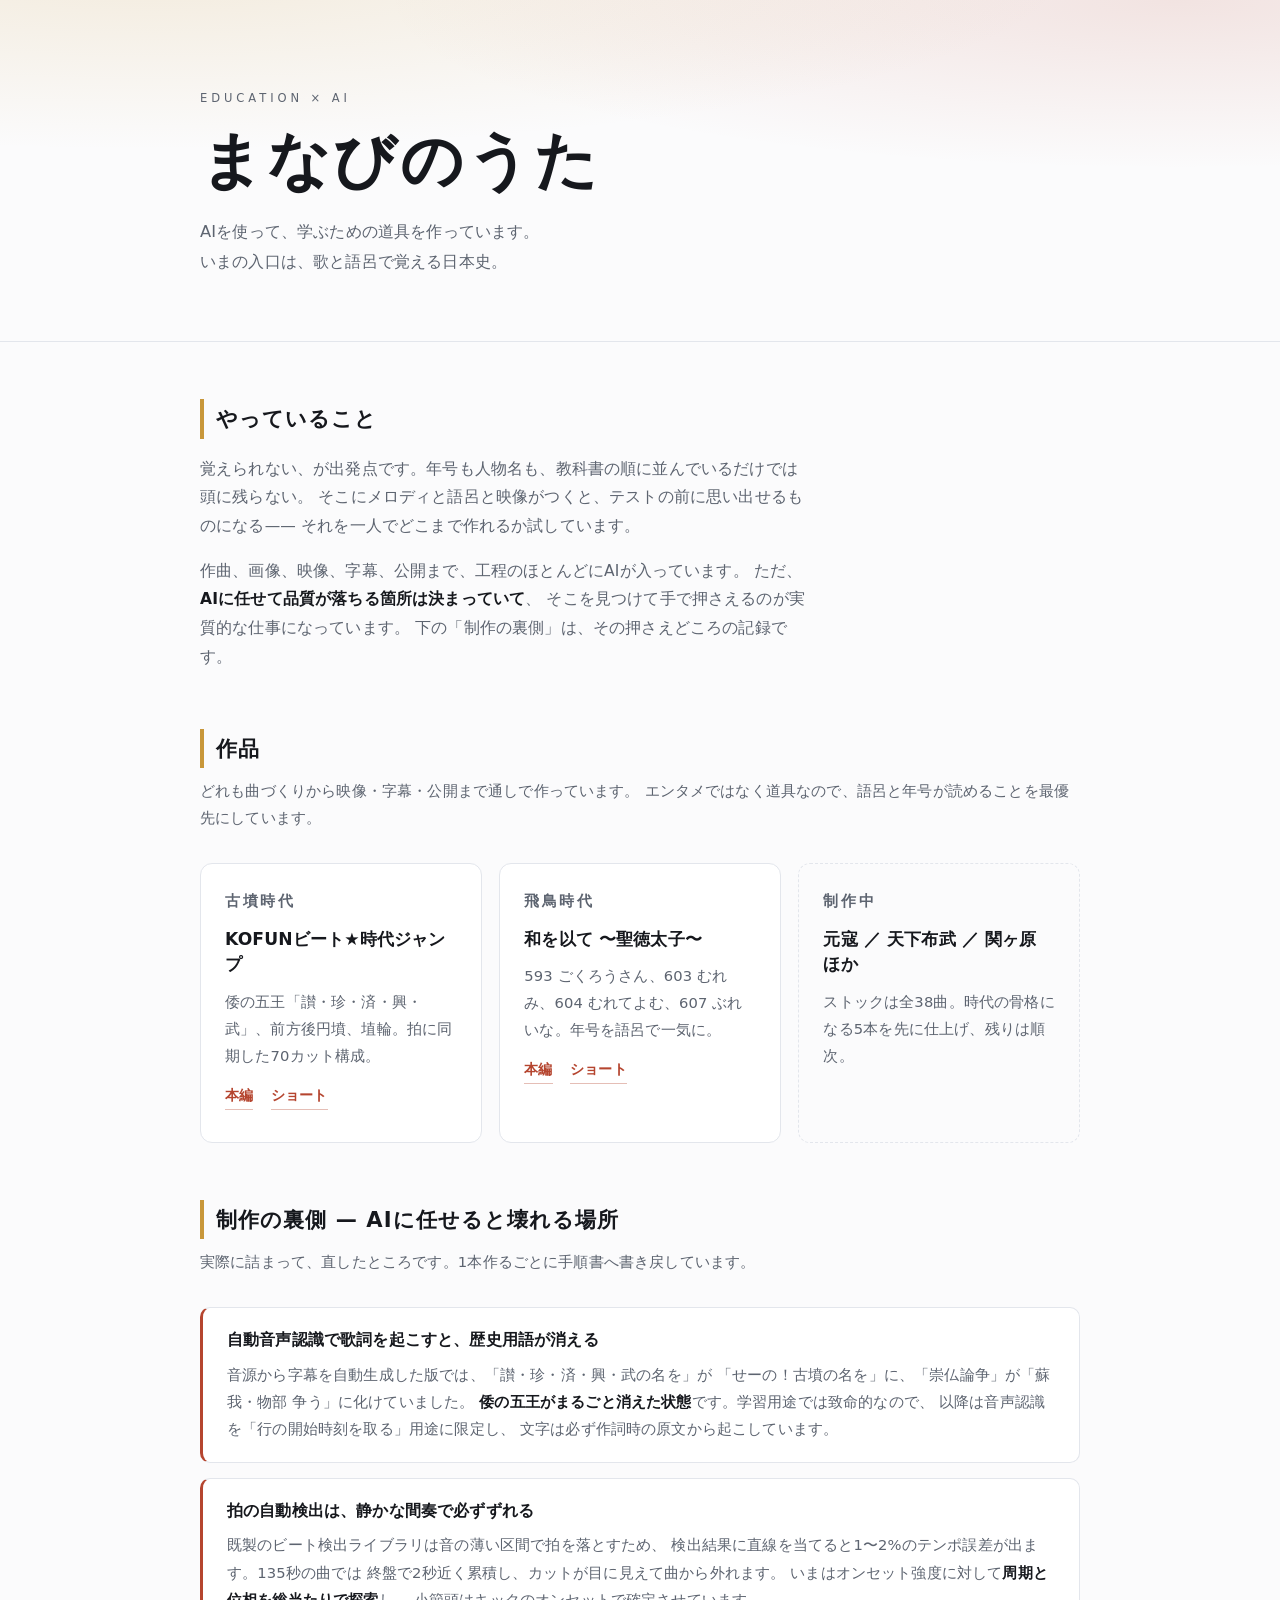
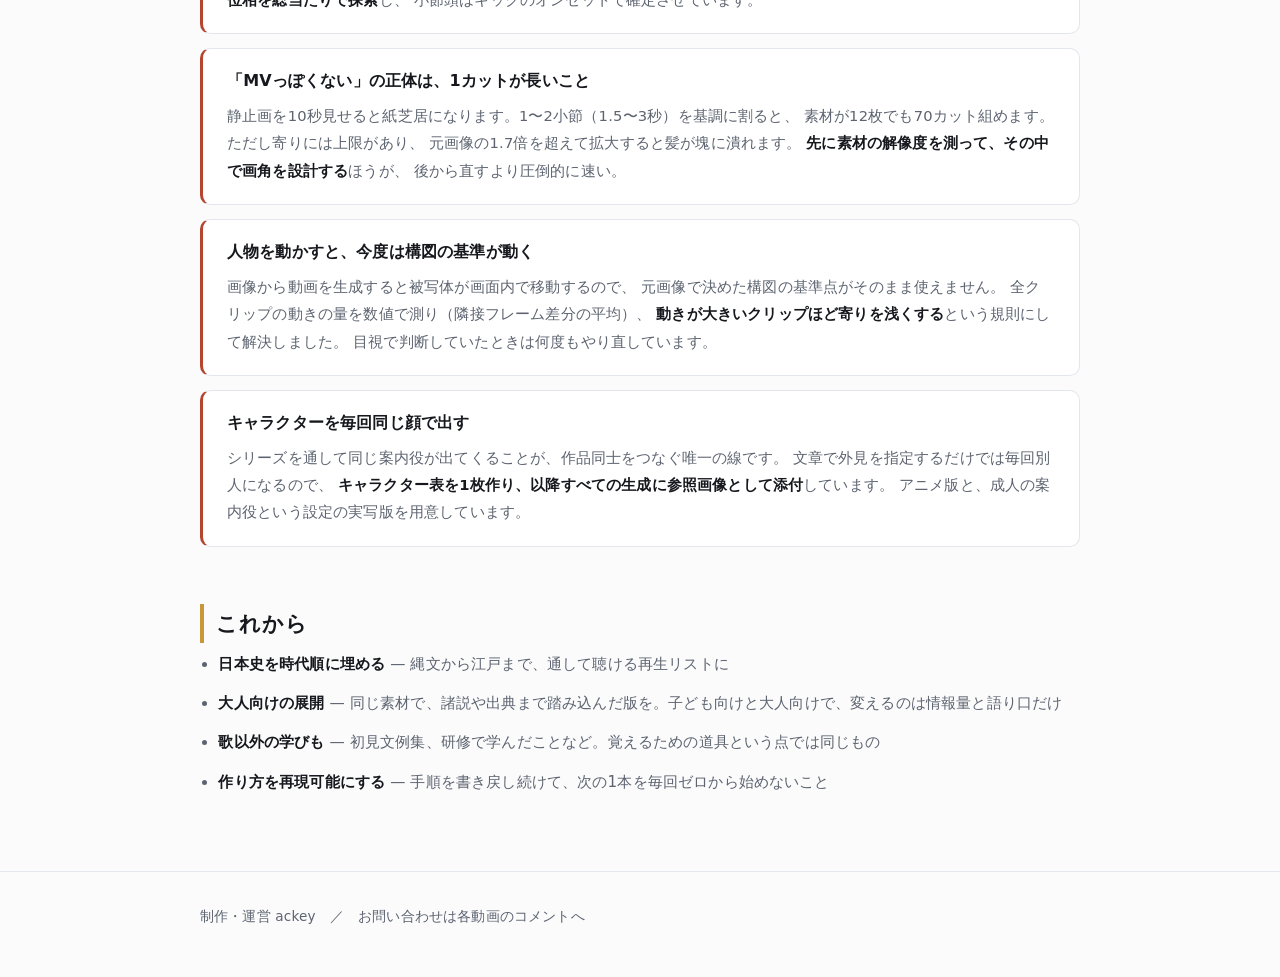
==== index.html @ 76cd1d88 "ポートフォリオサイトを作成 教育 × AI の制作記録として公開する1ページ構成。 作品・制作の裏側・これから の3セクション。 手順書やスクリプトは非公開リポジトリに置き、ここには結果と学びだけを載" ====
<!DOCTYPE html>
<html lang="ja">
<head>
<meta charset="utf-8">
<meta name="viewport" content="width=device-width, initial-scale=1">
<title>まなびのうた｜教育 × AI の制作記録</title>
<meta name="description" content="AIを使って学習コンテンツを作っています。日本史の暗記ソングMVを入口に、作り方そのものを記録として残す場所。">
<meta property="og:title" content="まなびのうた｜教育 × AI の制作記録">
<meta property="og:description" content="AIを使って学習コンテンツを作っています。日本史の暗記ソングMVを入口に、作り方そのものを記録として残す場所。">
<meta property="og:type" content="website">
<link rel="stylesheet" href="style.css">
</head>
<body>

<header class="hero">
  <div class="wrap">
    <p class="kicker">education &times; AI</p>
    <h1>まなびのうた</h1>
    <p class="lead">
      AIを使って、学ぶための道具を作っています。<br>
      いまの入口は、歌と語呂で覚える日本史。
    </p>
  </div>
</header>

<main class="wrap">

<section id="about">
  <h2>やっていること</h2>
  <p class="body">
    覚えられない、が出発点です。年号も人物名も、教科書の順に並んでいるだけでは頭に残らない。
    そこにメロディと語呂と映像がつくと、テストの前に思い出せるものになる——
    それを一人でどこまで作れるか試しています。
  </p>
  <p class="body">
    作曲、画像、映像、字幕、公開まで、工程のほとんどにAIが入っています。
    ただ、<strong>AIに任せて品質が落ちる箇所は決まっていて</strong>、
    そこを見つけて手で押さえるのが実質的な仕事になっています。
    下の「制作の裏側」は、その押さえどころの記録です。
  </p>
</section>

<section id="works">
  <h2>作品</h2>
  <p class="note">
    どれも曲づくりから映像・字幕・公開まで通しで作っています。
    エンタメではなく道具なので、語呂と年号が読めることを最優先にしています。
  </p>

  <div class="grid">
    <article class="card">
      <p class="era">古墳時代</p>
      <h3>KOFUNビート★時代ジャンプ</h3>
      <p>倭の五王「讃・珍・済・興・武」、前方後円墳、埴輪。拍に同期した70カット構成。</p>
      <p class="links">
        <a href="https://youtu.be/Y1OiQgLJ-XU">本編</a>
        <a href="https://youtube.com/shorts/k9zKzA2j8Bk">ショート</a>
      </p>
    </article>

    <article class="card">
      <p class="era">飛鳥時代</p>
      <h3>和を以て 〜聖徳太子〜</h3>
      <p>593 ごくろうさん、603 むれみ、604 むれてよむ、607 ぶれいな。年号を語呂で一気に。</p>
      <p class="links">
        <a href="https://youtu.be/dq723d6qgK0">本編</a>
        <a href="https://youtube.com/shorts/GEMVrKZs8wQ">ショート</a>
      </p>
    </article>

    <article class="card next">
      <p class="era">制作中</p>
      <h3>元寇 ／ 天下布武 ／ 関ヶ原 ほか</h3>
      <p>ストックは全38曲。時代の骨格になる5本を先に仕上げ、残りは順次。</p>
    </article>
  </div>
</section>

<section id="making">
  <h2>制作の裏側 — AIに任せると壊れる場所</h2>
  <p class="note">
    実際に詰まって、直したところです。1本作るごとに手順書へ書き戻しています。
  </p>

  <div class="notes-list">
    <article class="memo">
      <h3>自動音声認識で歌詞を起こすと、歴史用語が消える</h3>
      <p>
        音源から字幕を自動生成した版では、「讃・珍・済・興・武の名を」が
        「せーの！古墳の名を」に、「崇仏論争」が「蘇我・物部 争う」に化けていました。
        <strong>倭の五王がまるごと消えた状態</strong>です。学習用途では致命的なので、
        以降は音声認識を「行の開始時刻を取る」用途に限定し、
        文字は必ず作詞時の原文から起こしています。
      </p>
    </article>

    <article class="memo">
      <h3>拍の自動検出は、静かな間奏で必ずずれる</h3>
      <p>
        既製のビート検出ライブラリは音の薄い区間で拍を落とすため、
        検出結果に直線を当てると1〜2%のテンポ誤差が出ます。135秒の曲では
        終盤で2秒近く累積し、カットが目に見えて曲から外れます。
        いまはオンセット強度に対して<strong>周期と位相を総当たりで探索</strong>し、
        小節頭はキックのオンセットで確定させています。
      </p>
    </article>

    <article class="memo">
      <h3>「MVっぽくない」の正体は、1カットが長いこと</h3>
      <p>
        静止画を10秒見せると紙芝居になります。1〜2小節（1.5〜3秒）を基調に割ると、
        素材が12枚でも70カット組めます。ただし寄りには上限があり、
        元画像の1.7倍を超えて拡大すると髪が塊に潰れます。
        <strong>先に素材の解像度を測って、その中で画角を設計する</strong>ほうが、
        後から直すより圧倒的に速い。
      </p>
    </article>

    <article class="memo">
      <h3>人物を動かすと、今度は構図の基準が動く</h3>
      <p>
        画像から動画を生成すると被写体が画面内で移動するので、
        元画像で決めた構図の基準点がそのまま使えません。
        全クリップの動きの量を数値で測り（隣接フレーム差分の平均）、
        <strong>動きが大きいクリップほど寄りを浅くする</strong>という規則にして解決しました。
        目視で判断していたときは何度もやり直しています。
      </p>
    </article>

    <article class="memo">
      <h3>キャラクターを毎回同じ顔で出す</h3>
      <p>
        シリーズを通して同じ案内役が出てくることが、作品同士をつなぐ唯一の線です。
        文章で外見を指定するだけでは毎回別人になるので、
        <strong>キャラクター表を1枚作り、以降すべての生成に参照画像として添付</strong>しています。
        アニメ版と、成人の案内役という設定の実写版を用意しています。
      </p>
    </article>
  </div>
</section>

<section id="next">
  <h2>これから</h2>
  <ul class="plan">
    <li><strong>日本史を時代順に埋める</strong> — 縄文から江戸まで、通して聴ける再生リストに</li>
    <li><strong>大人向けの展開</strong> — 同じ素材で、諸説や出典まで踏み込んだ版を。子ども向けと大人向けで、変えるのは情報量と語り口だけ</li>
    <li><strong>歌以外の学びも</strong> — 初見文例集、研修で学んだことなど。覚えるための道具という点では同じもの</li>
    <li><strong>作り方を再現可能にする</strong> — 手順を書き戻し続けて、次の1本を毎回ゼロから始めないこと</li>
  </ul>
</section>

</main>

<footer>
  <div class="wrap">
    <p>制作・運営 ackey　／　お問い合わせは各動画のコメントへ</p>
  </div>
</footer>

</body>
</html>
---- style.css ----
:root{
  --ink:#16181d;
  --muted:#5d6470;
  --line:#e3e6ec;
  --bg:#fbfbfc;
  --card:#ffffff;
  --accent:#b5452f;
  --gold:#c8973a;
}
@media (prefers-color-scheme: dark){
  :root{
    --ink:#e9ecf1;
    --muted:#9aa3b2;
    --line:#2a2f39;
    --bg:#101318;
    --card:#171b22;
    --accent:#e08063;
    --gold:#d9ae5c;
  }
}

*{box-sizing:border-box}
html{-webkit-text-size-adjust:100%}
body{
  margin:0;
  background:var(--bg);
  color:var(--ink);
  font-family:"Hiragino Kaku Gothic ProN","Yu Gothic",YuGothic,"Noto Sans JP",system-ui,sans-serif;
  line-height:1.85;
  font-size:16px;
  letter-spacing:.01em;
}
.wrap{width:min(880px,calc(100% - 2.5rem));margin-inline:auto}

/* hero */
.hero{
  padding:5.5rem 0 4rem;
  border-bottom:1px solid var(--line);
  background:
    radial-gradient(120% 90% at 12% -10%, color-mix(in srgb, var(--gold) 16%, transparent), transparent 60%),
    radial-gradient(100% 80% at 92% 0%, color-mix(in srgb, var(--accent) 13%, transparent), transparent 62%);
}
.kicker{
  margin:0 0 .9rem;
  font-size:.72rem;
  letter-spacing:.34em;
  text-transform:uppercase;
  color:var(--muted);
}
.hero h1{
  margin:0;
  font-size:clamp(2.4rem,7.5vw,3.9rem);
  line-height:1.18;
  letter-spacing:.06em;
  font-weight:700;
}
.lead{margin:1.2rem 0 0;color:var(--muted);font-size:1.02rem}

/* sections */
main{padding-bottom:4rem}
section{padding-top:3.6rem}
h2{
  margin:0 0 .4rem;
  font-size:1.32rem;
  letter-spacing:.05em;
  padding-left:.75rem;
  border-left:4px solid var(--gold);
}
.note{margin:.6rem 0 1.9rem;color:var(--muted);font-size:.93rem}
.body{margin:1rem 0 0;font-size:.97rem;color:var(--muted);max-width:62ch}
.body strong{color:var(--ink)}

/* memo list */
.notes-list{display:flex;flex-direction:column;gap:.9rem}
.memo{
  background:var(--card);
  border:1px solid var(--line);
  border-left:3px solid var(--accent);
  border-radius:10px;
  padding:1.25rem 1.5rem;
}
.memo h3{margin:0 0 .5rem;font-size:1rem;line-height:1.55}
.memo p{margin:0;font-size:.92rem;color:var(--muted)}
.memo strong{color:var(--ink)}

/* cards */
.grid{display:grid;gap:1.1rem;grid-template-columns:repeat(auto-fit,minmax(250px,1fr))}
.grid.two{grid-template-columns:repeat(auto-fit,minmax(300px,1fr))}
.card{
  background:var(--card);
  border:1px solid var(--line);
  border-radius:12px;
  padding:1.4rem 1.5rem 1.2rem;
}
.card.next{border-style:dashed;background:transparent}
.era{
  margin:0 0 .35rem;
  font-size:.74rem;
  letter-spacing:.18em;
  color:var(--accent);
  font-weight:700;
}
.card h3{margin:0 0 .6rem;font-size:1.07rem;line-height:1.5}
.card p{margin:0 0 .8rem;font-size:.92rem;color:var(--muted)}

.links{display:flex;flex-wrap:wrap;gap:1.1rem;margin:0}
a{color:var(--accent);text-decoration:none;border-bottom:1px solid color-mix(in srgb,var(--accent) 35%,transparent)}
a:hover{border-bottom-color:var(--accent)}
.links a{font-size:.9rem;font-weight:700}

/* plan */
.plan{margin:0;padding-left:1.15rem}
.plan li{margin-bottom:.7rem;color:var(--muted);font-size:.95rem}
.plan strong{color:var(--ink)}

footer{
  border-top:1px solid var(--line);
  padding:2rem 0 3rem;
  font-size:.85rem;
  color:var(--muted);
}
footer p{margin:0}
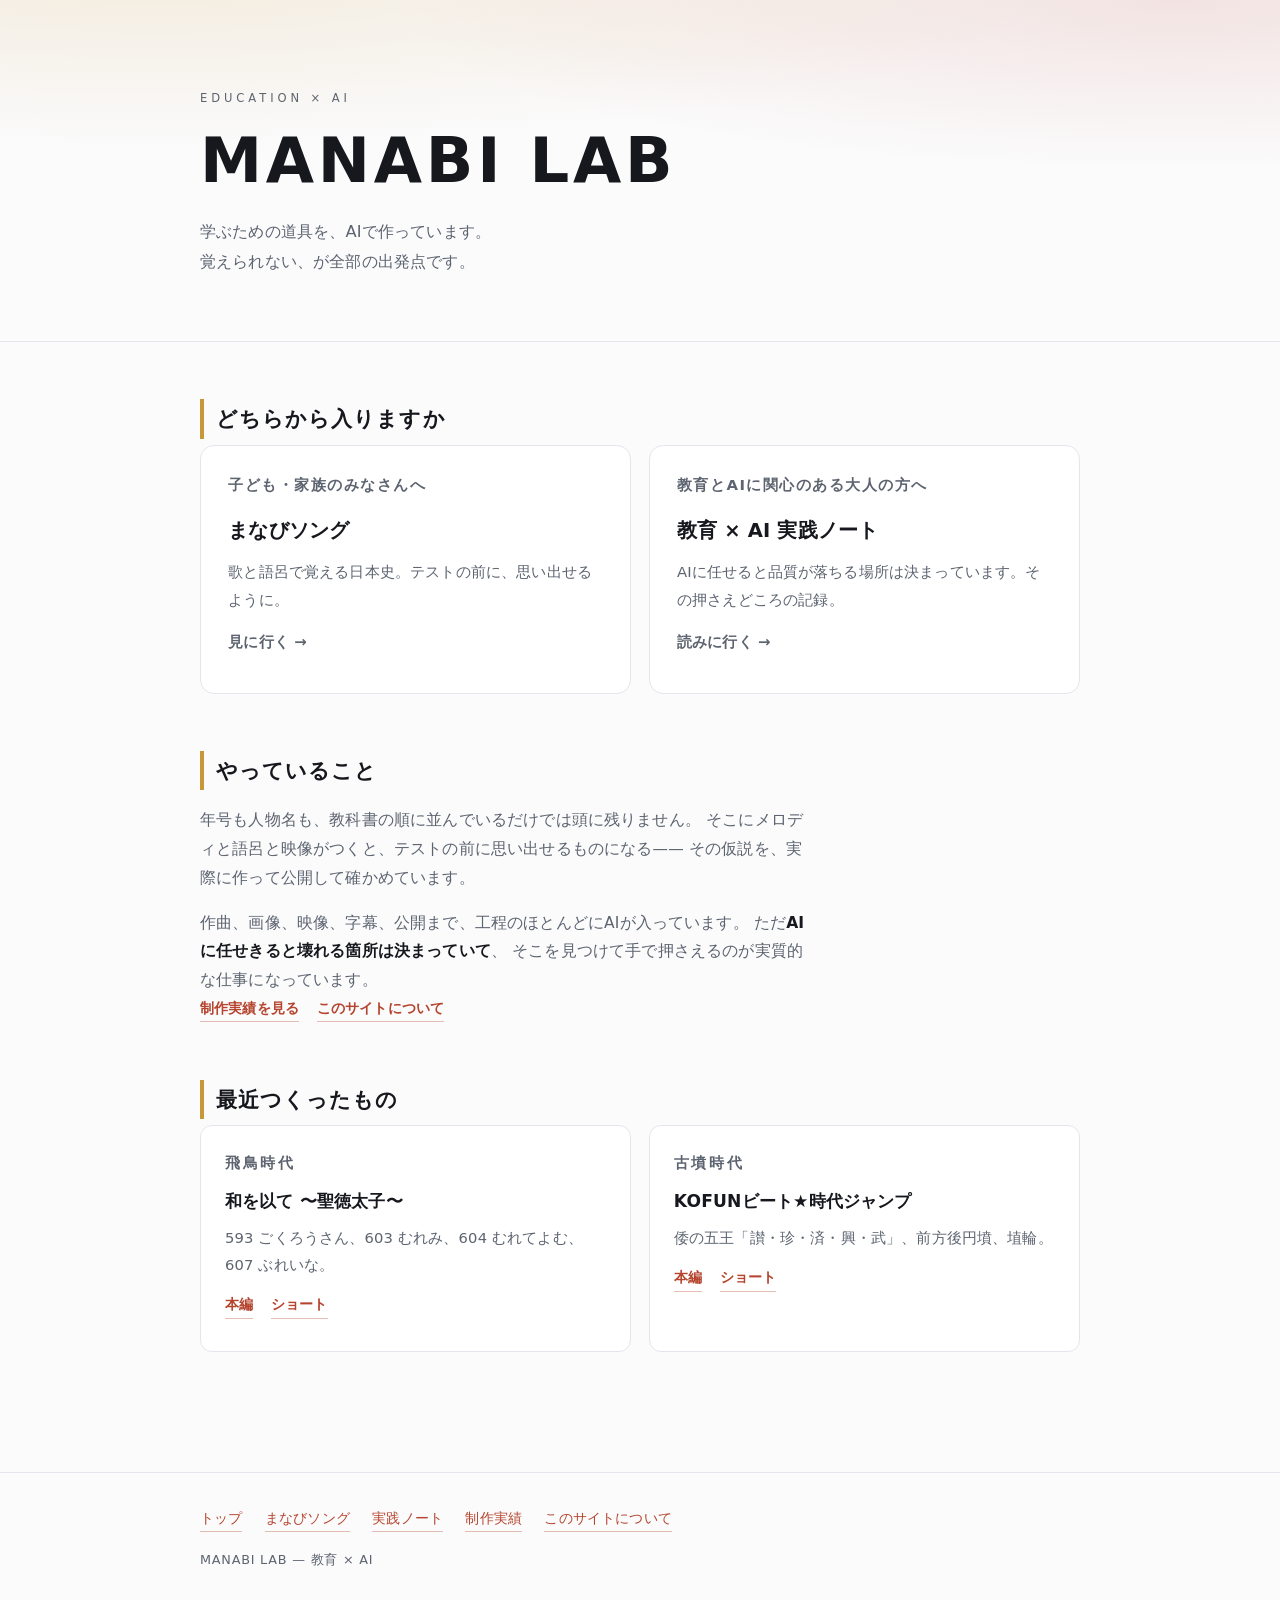
==== commit bc55f161: "MANABI LAB として5ページ構成に トップを二つの入口（子ども・家族／教育とAIに関心のある大人）に組み替え、 子ども向け・実践ノート・制作実績・このサイトについて を追加。  実践ノートは各" ====
--- a/index.html
+++ b/index.html
@@ -3,10 +3,10 @@
 <head>
 <meta charset="utf-8">
 <meta name="viewport" content="width=device-width, initial-scale=1">
-<title>まなびのうた｜教育 × AI の制作記録</title>
-<meta name="description" content="AIを使って学習コンテンツを作っています。日本史の暗記ソングMVを入口に、作り方そのものを記録として残す場所。">
-<meta property="og:title" content="まなびのうた｜教育 × AI の制作記録">
-<meta property="og:description" content="AIを使って学習コンテンツを作っています。日本史の暗記ソングMVを入口に、作り方そのものを記録として残す場所。">
+<title>MANABI LAB｜教育 × AI</title>
+<meta name="description" content="教育とAIで、学ぶための道具を作っています。歌と語呂で覚える学習コンテンツと、その制作記録。">
+<meta property="og:title" content="MANABI LAB｜教育 × AI">
+<meta property="og:description" content="教育とAIで、学ぶための道具を作っています。歌と語呂で覚える学習コンテンツと、その制作記録。">
 <meta property="og:type" content="website">
 <link rel="stylesheet" href="style.css">
 </head>
@@ -15,145 +15,84 @@
 <header class="hero">
   <div class="wrap">
     <p class="kicker">education &times; AI</p>
-    <h1>まなびのうた</h1>
+    <h1>MANABI LAB</h1>
     <p class="lead">
-      AIを使って、学ぶための道具を作っています。<br>
-      いまの入口は、歌と語呂で覚える日本史。
+      学ぶための道具を、AIで作っています。<br>
+      覚えられない、が全部の出発点です。
     </p>
   </div>
 </header>
 
 <main class="wrap">
 
-<section id="about">
+<section id="gates">
+  <h2>どちらから入りますか</h2>
+
+  <div class="grid two">
+    <a class="gate" href="kids/">
+      <p class="gate-tag">子ども・家族のみなさんへ</p>
+      <h3>まなびソング</h3>
+      <p>歌と語呂で覚える日本史。テストの前に、思い出せるように。</p>
+      <p class="gate-go">見に行く →</p>
+    </a>
+
+    <a class="gate" href="educators/">
+      <p class="gate-tag">教育とAIに関心のある大人の方へ</p>
+      <h3>教育 × AI 実践ノート</h3>
+      <p>AIに任せると品質が落ちる場所は決まっています。その押さえどころの記録。</p>
+      <p class="gate-go">読みに行く →</p>
+    </a>
+  </div>
+</section>
+
+<section id="about-short">
   <h2>やっていること</h2>
   <p class="body">
-    覚えられない、が出発点です。年号も人物名も、教科書の順に並んでいるだけでは頭に残らない。
+    年号も人物名も、教科書の順に並んでいるだけでは頭に残りません。
     そこにメロディと語呂と映像がつくと、テストの前に思い出せるものになる——
-    それを一人でどこまで作れるか試しています。
+    その仮説を、実際に作って公開して確かめています。
   </p>
   <p class="body">
     作曲、画像、映像、字幕、公開まで、工程のほとんどにAIが入っています。
-    ただ、<strong>AIに任せて品質が落ちる箇所は決まっていて</strong>、
+    ただ<strong>AIに任せきると壊れる箇所は決まっていて</strong>、
     そこを見つけて手で押さえるのが実質的な仕事になっています。
-    下の「制作の裏側」は、その押さえどころの記録です。
+  </p>
+  <p class="links">
+    <a href="projects/">制作実績を見る</a>
+    <a href="about/">このサイトについて</a>
   </p>
 </section>
 
-<section id="works">
-  <h2>作品</h2>
-  <p class="note">
-    どれも曲づくりから映像・字幕・公開まで通しで作っています。
-    エンタメではなく道具なので、語呂と年号が読めることを最優先にしています。
-  </p>
-
+<section id="latest">
+  <h2>最近つくったもの</h2>
   <div class="grid">
+    <article class="card">
+      <p class="era">飛鳥時代</p>
+      <h3>和を以て 〜聖徳太子〜</h3>
+      <p>593 ごくろうさん、603 むれみ、604 むれてよむ、607 ぶれいな。</p>
+      <p class="links"><a href="https://youtu.be/dq723d6qgK0">本編</a><a href="https://youtube.com/shorts/GEMVrKZs8wQ">ショート</a></p>
+    </article>
     <article class="card">
       <p class="era">古墳時代</p>
       <h3>KOFUNビート★時代ジャンプ</h3>
-      <p>倭の五王「讃・珍・済・興・武」、前方後円墳、埴輪。拍に同期した70カット構成。</p>
-      <p class="links">
-        <a href="https://youtu.be/Y1OiQgLJ-XU">本編</a>
-        <a href="https://youtube.com/shorts/k9zKzA2j8Bk">ショート</a>
-      </p>
-    </article>
-
-    <article class="card">
-      <p class="era">飛鳥時代</p>
-      <h3>和を以て 〜聖徳太子〜</h3>
-      <p>593 ごくろうさん、603 むれみ、604 むれてよむ、607 ぶれいな。年号を語呂で一気に。</p>
-      <p class="links">
-        <a href="https://youtu.be/dq723d6qgK0">本編</a>
-        <a href="https://youtube.com/shorts/GEMVrKZs8wQ">ショート</a>
-      </p>
-    </article>
-
-    <article class="card next">
-      <p class="era">制作中</p>
-      <h3>元寇 ／ 天下布武 ／ 関ヶ原 ほか</h3>
-      <p>ストックは全38曲。時代の骨格になる5本を先に仕上げ、残りは順次。</p>
+      <p>倭の五王「讃・珍・済・興・武」、前方後円墳、埴輪。</p>
+      <p class="links"><a href="https://youtu.be/Y1OiQgLJ-XU">本編</a><a href="https://youtube.com/shorts/k9zKzA2j8Bk">ショート</a></p>
     </article>
   </div>
-</section>
-
-<section id="making">
-  <h2>制作の裏側 — AIに任せると壊れる場所</h2>
-  <p class="note">
-    実際に詰まって、直したところです。1本作るごとに手順書へ書き戻しています。
-  </p>
-
-  <div class="notes-list">
-    <article class="memo">
-      <h3>自動音声認識で歌詞を起こすと、歴史用語が消える</h3>
-      <p>
-        音源から字幕を自動生成した版では、「讃・珍・済・興・武の名を」が
-        「せーの！古墳の名を」に、「崇仏論争」が「蘇我・物部 争う」に化けていました。
-        <strong>倭の五王がまるごと消えた状態</strong>です。学習用途では致命的なので、
-        以降は音声認識を「行の開始時刻を取る」用途に限定し、
-        文字は必ず作詞時の原文から起こしています。
-      </p>
-    </article>
-
-    <article class="memo">
-      <h3>拍の自動検出は、静かな間奏で必ずずれる</h3>
-      <p>
-        既製のビート検出ライブラリは音の薄い区間で拍を落とすため、
-        検出結果に直線を当てると1〜2%のテンポ誤差が出ます。135秒の曲では
-        終盤で2秒近く累積し、カットが目に見えて曲から外れます。
-        いまはオンセット強度に対して<strong>周期と位相を総当たりで探索</strong>し、
-        小節頭はキックのオンセットで確定させています。
-      </p>
-    </article>
-
-    <article class="memo">
-      <h3>「MVっぽくない」の正体は、1カットが長いこと</h3>
-      <p>
-        静止画を10秒見せると紙芝居になります。1〜2小節（1.5〜3秒）を基調に割ると、
-        素材が12枚でも70カット組めます。ただし寄りには上限があり、
-        元画像の1.7倍を超えて拡大すると髪が塊に潰れます。
-        <strong>先に素材の解像度を測って、その中で画角を設計する</strong>ほうが、
-        後から直すより圧倒的に速い。
-      </p>
-    </article>
-
-    <article class="memo">
-      <h3>人物を動かすと、今度は構図の基準が動く</h3>
-      <p>
-        画像から動画を生成すると被写体が画面内で移動するので、
-        元画像で決めた構図の基準点がそのまま使えません。
-        全クリップの動きの量を数値で測り（隣接フレーム差分の平均）、
-        <strong>動きが大きいクリップほど寄りを浅くする</strong>という規則にして解決しました。
-        目視で判断していたときは何度もやり直しています。
-      </p>
-    </article>
-
-    <article class="memo">
-      <h3>キャラクターを毎回同じ顔で出す</h3>
-      <p>
-        シリーズを通して同じ案内役が出てくることが、作品同士をつなぐ唯一の線です。
-        文章で外見を指定するだけでは毎回別人になるので、
-        <strong>キャラクター表を1枚作り、以降すべての生成に参照画像として添付</strong>しています。
-        アニメ版と、成人の案内役という設定の実写版を用意しています。
-      </p>
-    </article>
-  </div>
-</section>
-
-<section id="next">
-  <h2>これから</h2>
-  <ul class="plan">
-    <li><strong>日本史を時代順に埋める</strong> — 縄文から江戸まで、通して聴ける再生リストに</li>
-    <li><strong>大人向けの展開</strong> — 同じ素材で、諸説や出典まで踏み込んだ版を。子ども向けと大人向けで、変えるのは情報量と語り口だけ</li>
-    <li><strong>歌以外の学びも</strong> — 初見文例集、研修で学んだことなど。覚えるための道具という点では同じもの</li>
-    <li><strong>作り方を再現可能にする</strong> — 手順を書き戻し続けて、次の1本を毎回ゼロから始めないこと</li>
-  </ul>
 </section>
 
 </main>
 
 <footer>
   <div class="wrap">
-    <p>制作・運営 ackey　／　お問い合わせは各動画のコメントへ</p>
+    <nav class="fnav">
+      <a href="./">トップ</a>
+      <a href="kids/">まなびソング</a>
+      <a href="educators/">実践ノート</a>
+      <a href="projects/">制作実績</a>
+      <a href="about/">このサイトについて</a>
+    </nav>
+    <p class="copy">MANABI LAB — 教育 × AI</p>
   </div>
 </footer>
 
--- a/style.css
+++ b/style.css
@@ -113,10 +113,101 @@
 .plan li{margin-bottom:.7rem;color:var(--muted);font-size:.95rem}
 .plan strong{color:var(--ink)}
 
+/* hero variant for sub pages */
+.hero.small{padding:3.4rem 0 2.6rem}
+.hero.small h1{font-size:clamp(1.8rem,5.5vw,2.6rem)}
+.kicker a{color:inherit;border-bottom-color:transparent}
+.kicker a:hover{border-bottom-color:currentColor}
+
+/* gate cards on the top page */
+.gate{
+  display:block;
+  background:var(--card);
+  border:1px solid var(--line);
+  border-radius:14px;
+  padding:1.6rem 1.7rem 1.4rem;
+  color:inherit;
+  border-bottom-width:1px;
+  transition:border-color .15s ease;
+}
+.gate:hover{border-color:var(--accent)}
+.gate-tag{
+  margin:0 0 .5rem;
+  font-size:.76rem;
+  letter-spacing:.1em;
+  color:var(--accent);
+  font-weight:700;
+}
+.gate h3{margin:0 0 .6rem;font-size:1.22rem}
+.gate p{margin:0 0 .9rem;font-size:.93rem;color:var(--muted)}
+.gate-go{margin:0;font-size:.88rem;font-weight:700;color:var(--accent)}
+
+/* song blocks (kids) */
+.song{
+  background:var(--card);
+  border:1px solid var(--line);
+  border-radius:12px;
+  padding:1.5rem 1.6rem 1.3rem;
+  margin-bottom:1.1rem;
+}
+.song.next{border-style:dashed;background:transparent}
+.song h3{margin:0 0 .5rem;font-size:1.18rem}
+.song > p{margin:0 0 1rem;font-size:.95rem;color:var(--muted)}
+.gorou{list-style:none;margin:0 0 1.1rem;padding:0}
+.gorou li{
+  display:flex;
+  flex-wrap:wrap;
+  align-items:baseline;
+  gap:.2rem .8rem;
+  padding:.55rem 0;
+  border-top:1px solid var(--line);
+  font-size:.95rem;
+}
+.gorou li b{color:var(--gold);font-size:1.06rem;letter-spacing:.02em}
+.gorou li span{color:var(--muted);font-size:.87rem}
+
+/* takeaway line inside memos */
+.memo p + p{margin-top:.7rem}
+.takeaway{
+  margin-top:1rem;
+  padding-top:.85rem;
+  border-top:1px dashed var(--line);
+  font-size:.9rem;
+}
+.takeaway b{color:var(--ink)}
+
+/* numbered steps */
+.steps{list-style:none;margin:0;padding:0;counter-reset:step}
+.steps li{
+  position:relative;
+  padding:0 0 1.5rem 0;
+  border-left:2px solid var(--line);
+  padding-left:1.6rem;
+  margin-left:.4rem;
+}
+.steps li:last-child{border-left-color:transparent;padding-bottom:0}
+.steps li::before{
+  content:"";
+  position:absolute;
+  left:-7px;top:.6rem;
+  width:12px;height:12px;
+  border-radius:50%;
+  background:var(--gold);
+}
+.steps h3{margin:0 0 .5rem;font-size:1.03rem}
+.steps p{margin:0;font-size:.93rem;color:var(--muted)}
+.steps strong{color:var(--ink)}
+.card h3 a{border-bottom-color:transparent}
+.card h3 a:hover{border-bottom-color:var(--accent)}
+
 footer{
   border-top:1px solid var(--line);
+  margin-top:3.5rem;
   padding:2rem 0 3rem;
   font-size:.85rem;
   color:var(--muted);
 }
 footer p{margin:0}
+.fnav{display:flex;flex-wrap:wrap;gap:.6rem 1.4rem;margin-bottom:1rem}
+.fnav a{font-size:.88rem}
+.copy{font-size:.8rem;letter-spacing:.06em}
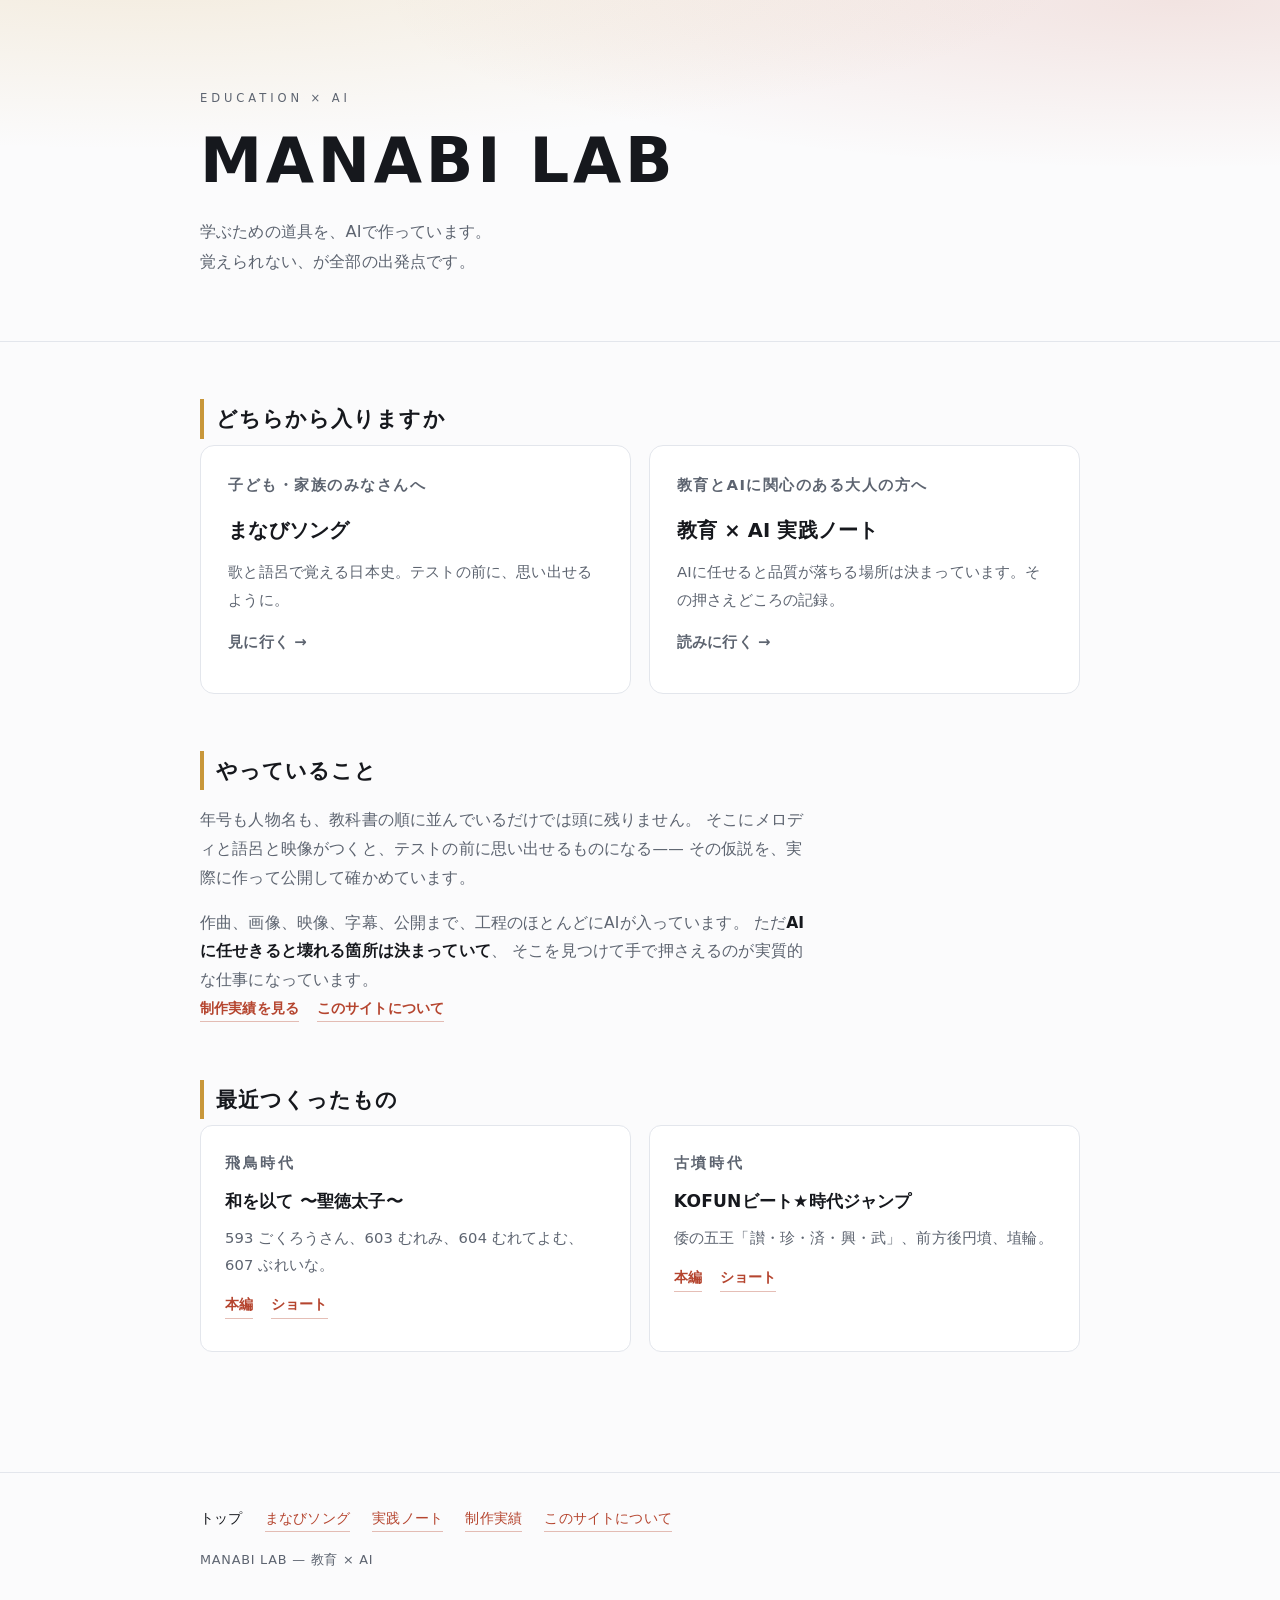
==== commit b5f62e54: "サイト全体をブラッシュアップ（SEO・OGP・アクセシビリティ・Pages定番ファイル） - 全ページに canonical / OGP（og:url, og:site_name, og:locale" ====
--- a/index.html
+++ b/index.html
@@ -5,12 +5,25 @@
 <meta name="viewport" content="width=device-width, initial-scale=1">
 <title>MANABI LAB｜教育 × AI</title>
 <meta name="description" content="教育とAIで、学ぶための道具を作っています。歌と語呂で覚える学習コンテンツと、その制作記録。">
+<link rel="canonical" href="https://manabi-ai-lab.github.io/">
 <meta property="og:title" content="MANABI LAB｜教育 × AI">
 <meta property="og:description" content="教育とAIで、学ぶための道具を作っています。歌と語呂で覚える学習コンテンツと、その制作記録。">
 <meta property="og:type" content="website">
+<meta property="og:url" content="https://manabi-ai-lab.github.io/">
+<meta property="og:site_name" content="MANABI LAB">
+<meta property="og:locale" content="ja_JP">
+<meta name="twitter:card" content="summary">
+<meta name="theme-color" content="#fbfbfc" media="(prefers-color-scheme: light)">
+<meta name="theme-color" content="#101318" media="(prefers-color-scheme: dark)">
+<link rel="icon" href="/favicon.svg" type="image/svg+xml">
 <link rel="stylesheet" href="style.css">
+<script type="application/ld+json">
+{"@context":"https://schema.org","@type":"WebSite","name":"MANABI LAB","url":"https://manabi-ai-lab.github.io/","description":"教育とAIで、学ぶための道具を作っています。歌と語呂で覚える学習コンテンツと、その制作記録。","inLanguage":"ja"}
+</script>
 </head>
 <body>
+
+<a class="skip" href="#main">本文へスキップ</a>
 
 <header class="hero">
   <div class="wrap">
@@ -23,7 +36,7 @@
   </div>
 </header>
 
-<main class="wrap">
+<main id="main" class="wrap">
 
 <section id="gates">
   <h2>どちらから入りますか</h2>
@@ -70,13 +83,13 @@
       <p class="era">飛鳥時代</p>
       <h3>和を以て 〜聖徳太子〜</h3>
       <p>593 ごくろうさん、603 むれみ、604 むれてよむ、607 ぶれいな。</p>
-      <p class="links"><a href="https://youtu.be/dq723d6qgK0">本編</a><a href="https://youtube.com/shorts/GEMVrKZs8wQ">ショート</a></p>
+      <p class="links"><a href="https://youtu.be/dq723d6qgK0" target="_blank" rel="noopener">本編</a><a href="https://youtube.com/shorts/GEMVrKZs8wQ" target="_blank" rel="noopener">ショート</a></p>
     </article>
     <article class="card">
       <p class="era">古墳時代</p>
       <h3>KOFUNビート★時代ジャンプ</h3>
       <p>倭の五王「讃・珍・済・興・武」、前方後円墳、埴輪。</p>
-      <p class="links"><a href="https://youtu.be/Y1OiQgLJ-XU">本編</a><a href="https://youtube.com/shorts/k9zKzA2j8Bk">ショート</a></p>
+      <p class="links"><a href="https://youtu.be/Y1OiQgLJ-XU" target="_blank" rel="noopener">本編</a><a href="https://youtube.com/shorts/k9zKzA2j8Bk" target="_blank" rel="noopener">ショート</a></p>
     </article>
   </div>
 </section>
@@ -85,8 +98,8 @@
 
 <footer>
   <div class="wrap">
-    <nav class="fnav">
-      <a href="./">トップ</a>
+    <nav class="fnav" aria-label="サイト内ページ">
+      <a href="./" aria-current="page">トップ</a>
       <a href="kids/">まなびソング</a>
       <a href="educators/">実践ノート</a>
       <a href="projects/">制作実績</a>
--- a/style.css
+++ b/style.css
@@ -106,12 +106,22 @@
 .links{display:flex;flex-wrap:wrap;gap:1.1rem;margin:0}
 a{color:var(--accent);text-decoration:none;border-bottom:1px solid color-mix(in srgb,var(--accent) 35%,transparent)}
 a:hover{border-bottom-color:var(--accent)}
+a:focus-visible{outline:2px solid var(--accent);outline-offset:2px;border-radius:2px}
 .links a{font-size:.9rem;font-weight:700}
 
-/* plan */
-.plan{margin:0;padding-left:1.15rem}
-.plan li{margin-bottom:.7rem;color:var(--muted);font-size:.95rem}
-.plan strong{color:var(--ink)}
+/* skip link (visible only on keyboard focus) */
+.skip{
+  position:absolute;
+  left:-9999px;top:0;
+  z-index:10;
+  background:var(--card);
+  color:var(--ink);
+  border:1px solid var(--line);
+  border-radius:0 0 8px 0;
+  padding:.6rem 1rem;
+  font-size:.9rem;
+}
+.skip:focus{left:0}
 
 /* hero variant for sub pages */
 .hero.small{padding:3.4rem 0 2.6rem}
@@ -210,4 +220,5 @@
 footer p{margin:0}
 .fnav{display:flex;flex-wrap:wrap;gap:.6rem 1.4rem;margin-bottom:1rem}
 .fnav a{font-size:.88rem}
+.fnav a[aria-current="page"]{color:var(--ink);border-bottom-color:transparent;cursor:default}
 .copy{font-size:.8rem;letter-spacing:.06em}
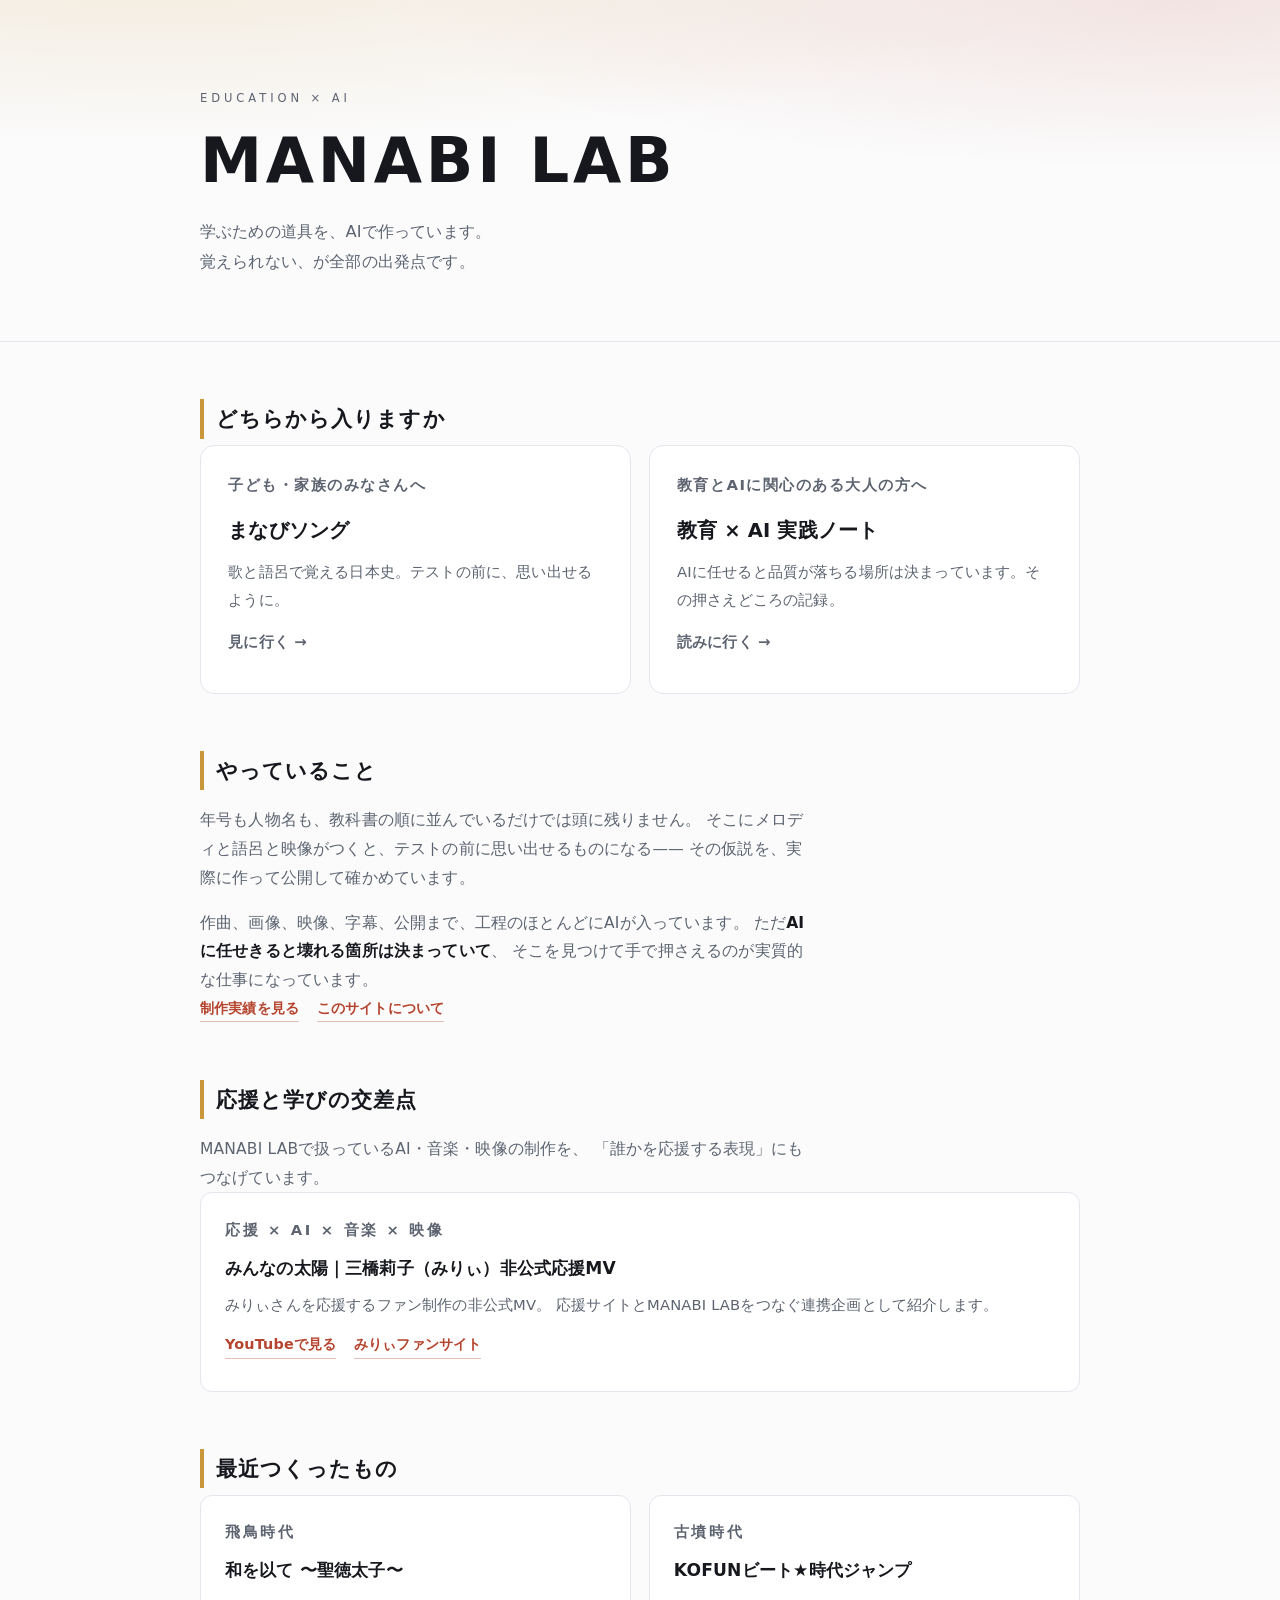
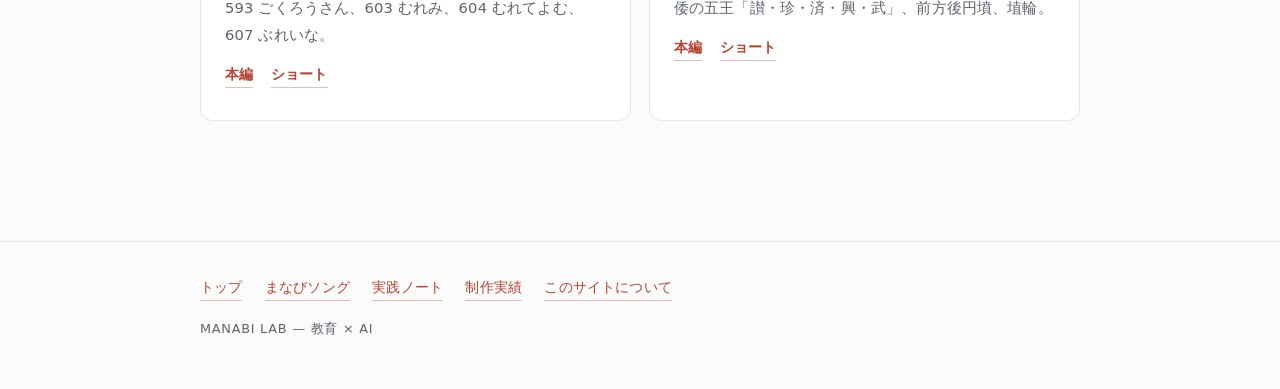
==== commit 5a82b98c: "feat: connect MANABI LAB with Mily support MV" ====
--- a/index.html
+++ b/index.html
@@ -5,25 +5,12 @@
 <meta name="viewport" content="width=device-width, initial-scale=1">
 <title>MANABI LAB｜教育 × AI</title>
 <meta name="description" content="教育とAIで、学ぶための道具を作っています。歌と語呂で覚える学習コンテンツと、その制作記録。">
-<link rel="canonical" href="https://manabi-ai-lab.github.io/">
 <meta property="og:title" content="MANABI LAB｜教育 × AI">
 <meta property="og:description" content="教育とAIで、学ぶための道具を作っています。歌と語呂で覚える学習コンテンツと、その制作記録。">
 <meta property="og:type" content="website">
-<meta property="og:url" content="https://manabi-ai-lab.github.io/">
-<meta property="og:site_name" content="MANABI LAB">
-<meta property="og:locale" content="ja_JP">
-<meta name="twitter:card" content="summary">
-<meta name="theme-color" content="#fbfbfc" media="(prefers-color-scheme: light)">
-<meta name="theme-color" content="#101318" media="(prefers-color-scheme: dark)">
-<link rel="icon" href="/favicon.svg" type="image/svg+xml">
 <link rel="stylesheet" href="style.css">
-<script type="application/ld+json">
-{"@context":"https://schema.org","@type":"WebSite","name":"MANABI LAB","url":"https://manabi-ai-lab.github.io/","description":"教育とAIで、学ぶための道具を作っています。歌と語呂で覚える学習コンテンツと、その制作記録。","inLanguage":"ja"}
-</script>
 </head>
 <body>
-
-<a class="skip" href="#main">本文へスキップ</a>
 
 <header class="hero">
   <div class="wrap">
@@ -36,7 +23,7 @@
   </div>
 </header>
 
-<main id="main" class="wrap">
+<main class="wrap">
 
 <section id="gates">
   <h2>どちらから入りますか</h2>
@@ -76,6 +63,28 @@
   </p>
 </section>
 
+<section id="ouen-learning">
+  <h2>応援と学びの交差点</h2>
+  <p class="body">
+    MANABI LABで扱っているAI・音楽・映像の制作を、
+    「誰かを応援する表現」にもつなげています。
+  </p>
+  <div class="grid">
+    <article class="card">
+      <p class="era">応援 × AI × 音楽 × 映像</p>
+      <h3>みんなの太陽｜三橋莉子（みりぃ）非公式応援MV</h3>
+      <p>
+        みりぃさんを応援するファン制作の非公式MV。
+        応援サイトとMANABI LABをつなぐ連携企画として紹介します。
+      </p>
+      <p class="links">
+        <a href="https://youtu.be/8Npuc_epHUU">YouTubeで見る</a>
+        <a href="https://mily-fan-site.vercel.app/">みりぃファンサイト</a>
+      </p>
+    </article>
+  </div>
+</section>
+
 <section id="latest">
   <h2>最近つくったもの</h2>
   <div class="grid">
@@ -83,13 +92,13 @@
       <p class="era">飛鳥時代</p>
       <h3>和を以て 〜聖徳太子〜</h3>
       <p>593 ごくろうさん、603 むれみ、604 むれてよむ、607 ぶれいな。</p>
-      <p class="links"><a href="https://youtu.be/dq723d6qgK0" target="_blank" rel="noopener">本編</a><a href="https://youtube.com/shorts/GEMVrKZs8wQ" target="_blank" rel="noopener">ショート</a></p>
+      <p class="links"><a href="https://youtu.be/dq723d6qgK0">本編</a><a href="https://youtube.com/shorts/GEMVrKZs8wQ">ショート</a></p>
     </article>
     <article class="card">
       <p class="era">古墳時代</p>
       <h3>KOFUNビート★時代ジャンプ</h3>
       <p>倭の五王「讃・珍・済・興・武」、前方後円墳、埴輪。</p>
-      <p class="links"><a href="https://youtu.be/Y1OiQgLJ-XU" target="_blank" rel="noopener">本編</a><a href="https://youtube.com/shorts/k9zKzA2j8Bk" target="_blank" rel="noopener">ショート</a></p>
+      <p class="links"><a href="https://youtu.be/Y1OiQgLJ-XU">本編</a><a href="https://youtube.com/shorts/k9zKzA2j8Bk">ショート</a></p>
     </article>
   </div>
 </section>
@@ -98,8 +107,8 @@
 
 <footer>
   <div class="wrap">
-    <nav class="fnav" aria-label="サイト内ページ">
-      <a href="./" aria-current="page">トップ</a>
+    <nav class="fnav">
+      <a href="./">トップ</a>
       <a href="kids/">まなびソング</a>
       <a href="educators/">実践ノート</a>
       <a href="projects/">制作実績</a>
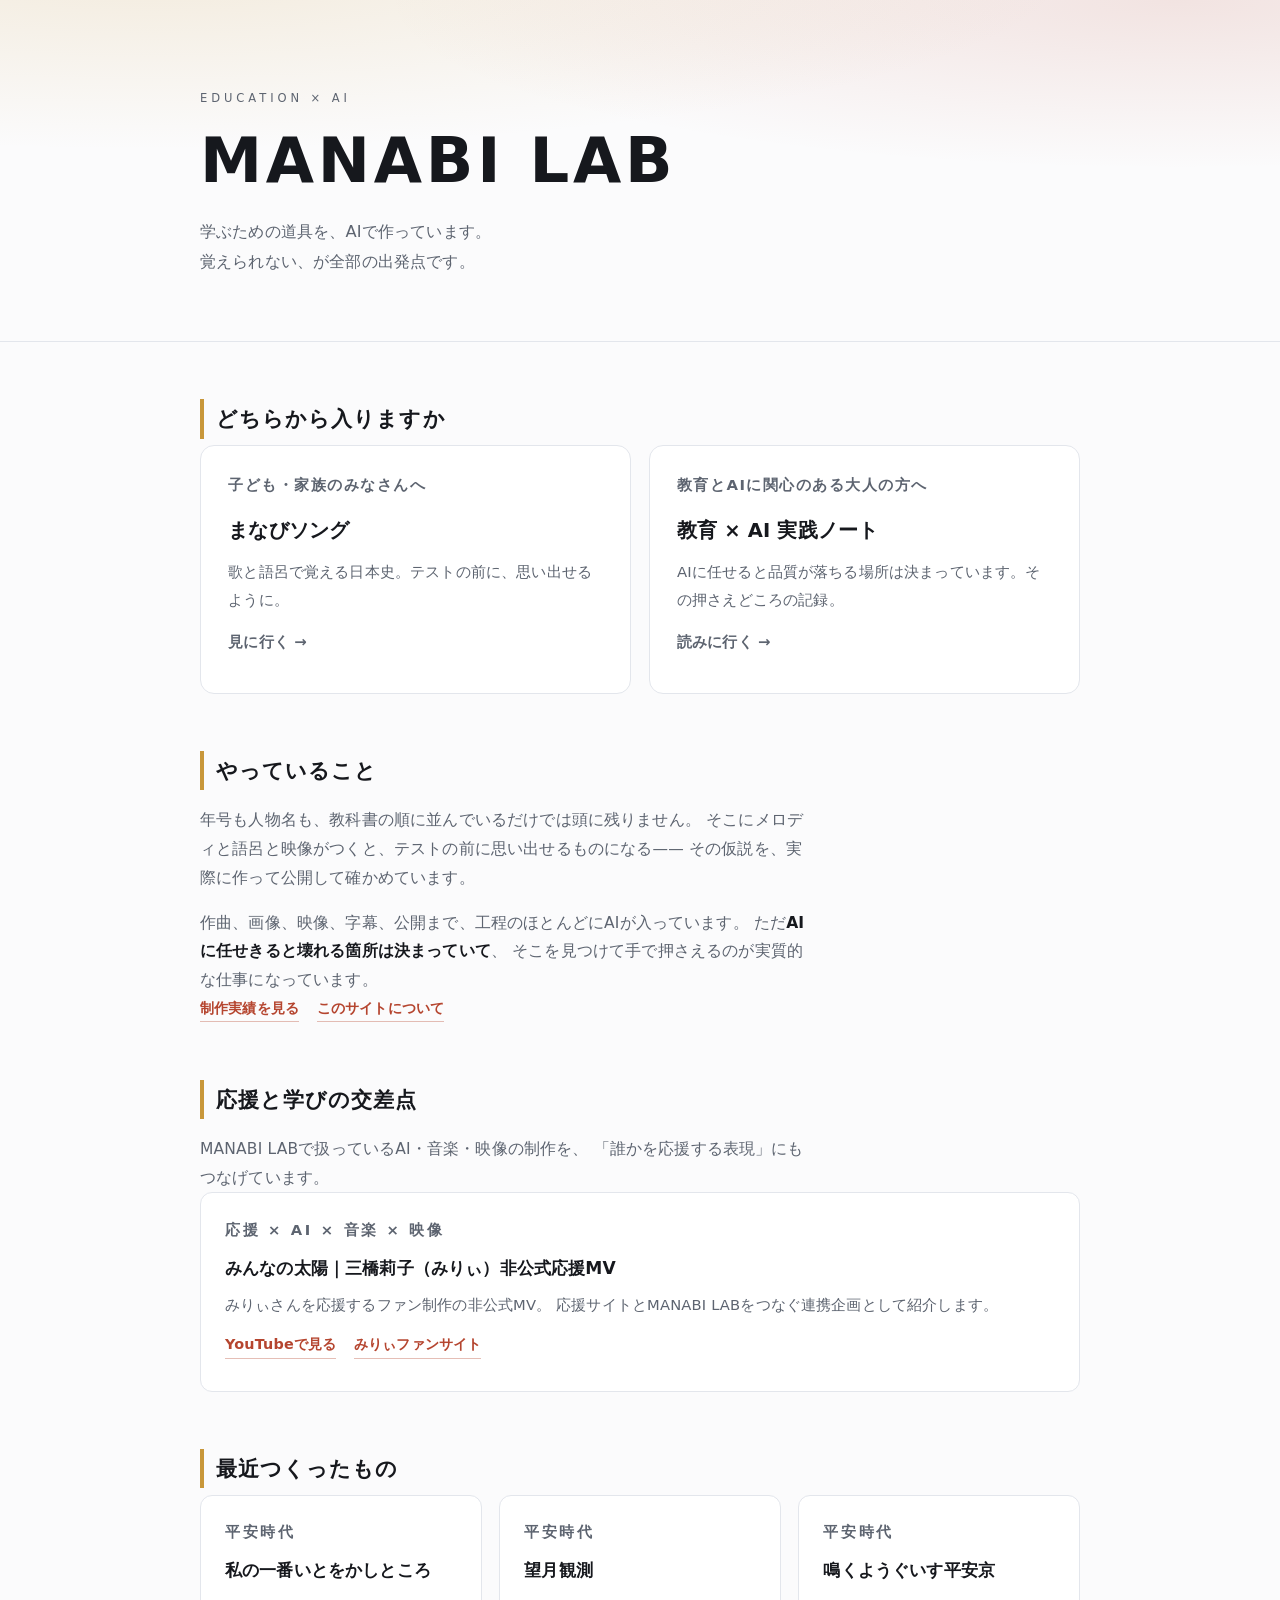
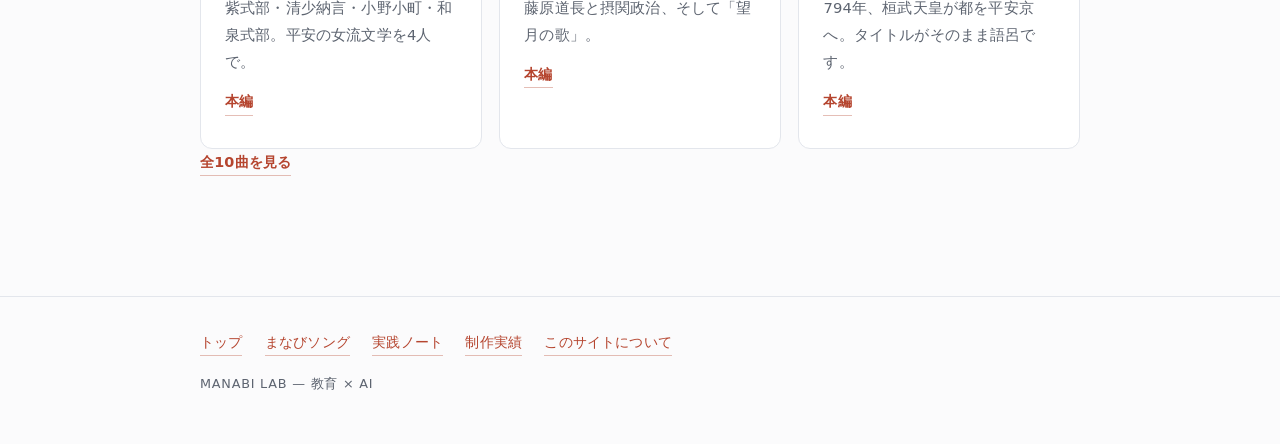
==== commit bb34a020: "作品一覧を第10作まで更新し、AGENTS.md を追加 - kids: 公開済み10曲を時代順に掲載。「つくっているところ」を現状に合わせた - projects: 成果物を第1〜10作の公開順に掲" ====
--- a/index.html
+++ b/index.html
@@ -8,6 +8,16 @@
 <meta property="og:title" content="MANABI LAB｜教育 × AI">
 <meta property="og:description" content="教育とAIで、学ぶための道具を作っています。歌と語呂で覚える学習コンテンツと、その制作記録。">
 <meta property="og:type" content="website">
+<link rel="canonical" href="https://manabi-ai-lab.github.io/">
+<meta property="og:url" content="https://manabi-ai-lab.github.io/">
+<meta property="og:site_name" content="MANABI LAB">
+<meta property="og:locale" content="ja_JP">
+<meta property="og:image" content="https://manabi-ai-lab.github.io/assets/ogp.png">
+<meta property="og:image:width" content="1200">
+<meta property="og:image:height" content="630">
+<meta name="twitter:card" content="summary_large_image">
+<link rel="icon" href="favicon.svg" type="image/svg+xml">
+<link rel="apple-touch-icon" href="apple-touch-icon.png">
 <link rel="stylesheet" href="style.css">
 </head>
 <body>
@@ -89,18 +99,25 @@
   <h2>最近つくったもの</h2>
   <div class="grid">
     <article class="card">
-      <p class="era">飛鳥時代</p>
-      <h3>和を以て 〜聖徳太子〜</h3>
-      <p>593 ごくろうさん、603 むれみ、604 むれてよむ、607 ぶれいな。</p>
-      <p class="links"><a href="https://youtu.be/dq723d6qgK0">本編</a><a href="https://youtube.com/shorts/GEMVrKZs8wQ">ショート</a></p>
+      <p class="era">平安時代</p>
+      <h3>私の一番いとをかしところ</h3>
+      <p>紫式部・清少納言・小野小町・和泉式部。平安の女流文学を4人で。</p>
+      <p class="links"><a href="https://youtu.be/HOMS_a6RuEA">本編</a></p>
     </article>
     <article class="card">
-      <p class="era">古墳時代</p>
-      <h3>KOFUNビート★時代ジャンプ</h3>
-      <p>倭の五王「讃・珍・済・興・武」、前方後円墳、埴輪。</p>
-      <p class="links"><a href="https://youtu.be/Y1OiQgLJ-XU">本編</a><a href="https://youtube.com/shorts/k9zKzA2j8Bk">ショート</a></p>
+      <p class="era">平安時代</p>
+      <h3>望月観測</h3>
+      <p>藤原道長と摂関政治、そして「望月の歌」。</p>
+      <p class="links"><a href="https://youtu.be/jz0K4cQMWP0">本編</a></p>
+    </article>
+    <article class="card">
+      <p class="era">平安時代</p>
+      <h3>鳴くようぐいす平安京</h3>
+      <p>794年、桓武天皇が都を平安京へ。タイトルがそのまま語呂です。</p>
+      <p class="links"><a href="https://youtu.be/DfW5Z7y2nx4">本編</a></p>
     </article>
   </div>
+  <p class="links"><a href="kids/">全10曲を見る</a></p>
 </section>
 
 </main>
